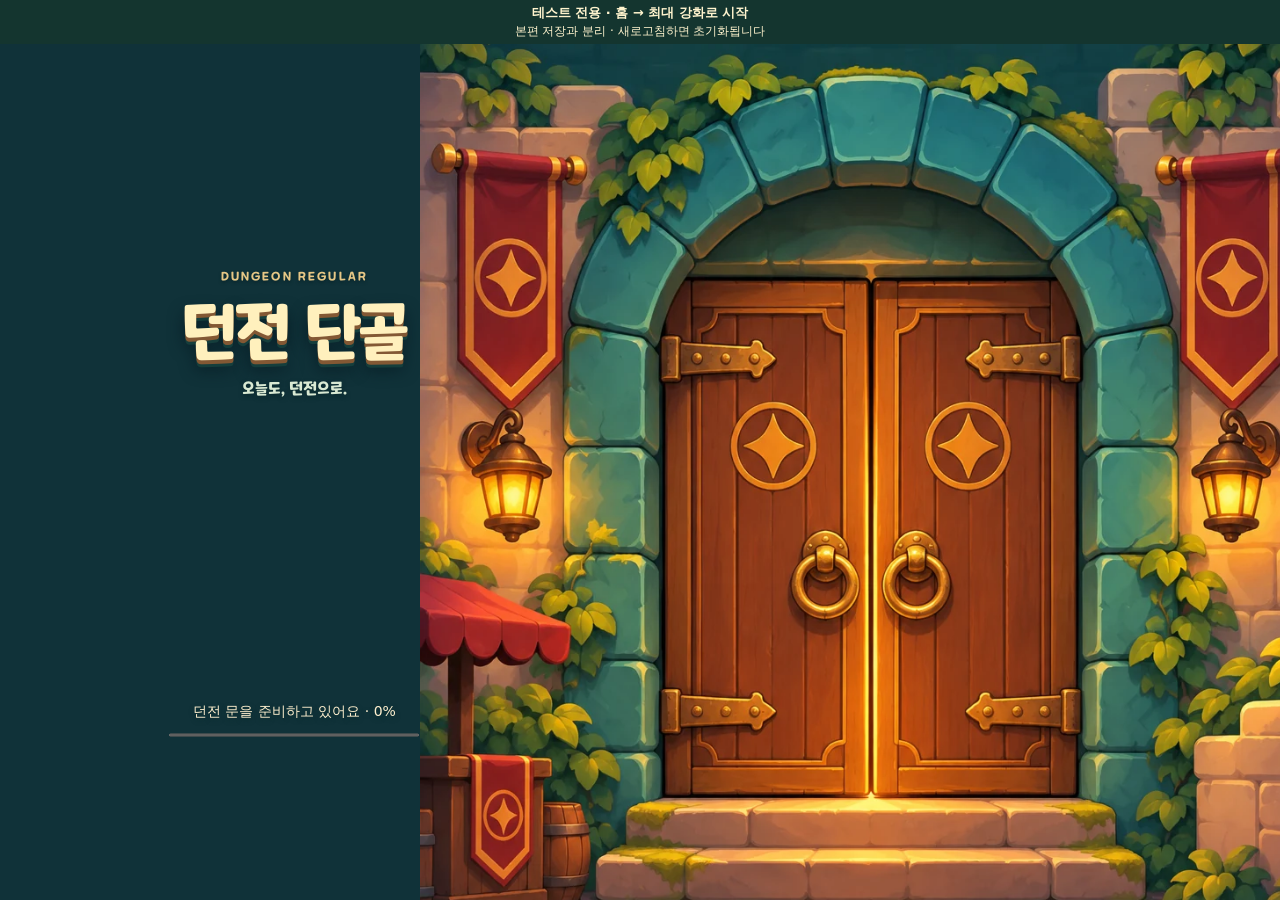
==== qa/index.html @ 6e584f48 "Publish QA V83 flatter upgrade prices, shorter unlock reveal and skin feel prototype Co-Authored-By:" ====
<!doctype html>
<html lang="ko"><head><meta charset="utf-8"><meta name="viewport" content="width=device-width,initial-scale=1,viewport-fit=cover"><title>던전 단골 · 환생 단계 테스트</title>
<link rel="icon" href="index.icon.png"><link rel="apple-touch-icon" href="index.apple-touch-icon.png">
<link rel="stylesheet" href="entrance.css?v=83-qa">
<style>html,body{margin:0;background:#101e25;color:#fff;overflow:hidden}body{position:fixed;inset:0;box-sizing:border-box;padding-top:env(safe-area-inset-top,0px);padding-bottom:env(safe-area-inset-bottom,0px);touch-action:none}canvas{display:block;outline:none}</style><style>body{padding-top:calc(env(safe-area-inset-top,0px) + 44px)}.qa-notice{position:fixed;top:env(safe-area-inset-top,0px);left:0;right:0;height:44px;box-sizing:border-box;z-index:2000;display:flex;flex-direction:column;justify-content:center;align-items:center;background:#14352f;color:#fff4ce;font:12px/18px system-ui,sans-serif;pointer-events:none}.qa-notice strong{font-size:13px}</style></head>
<body><aside class="qa-notice" aria-label="테스트 전용 안내"><strong>테스트 전용 · 홈 → 최대 강화로 시작</strong><span>본편 저장과 분리 · 새로고침하면 초기화됩니다</span></aside><canvas id="canvas" tabindex="0"></canvas><div id="entrance" role="region" aria-label="Dungeon entrance"></div><noscript>게임을 시작하려면 JavaScript를 켜 주세요.</noscript>
<script src="entrance.js?v=83-qa"></script>
<script src="audio-gate.js?v=83-qa"></script>

<script src="visible-viewport.js?v=83-qa"></script>
<script src="index.js" onerror="window.ChainDelveEntrance.fail()"></script>
<script>
const GODOT_CONFIG={"args": [], "canvasResizePolicy": 0, "ensureCrossOriginIsolationHeaders": false, "executable": "index", "mainPack": "game-v83-qa.pck", "focusCanvas": false, "persistentPaths": [], "fileSizes": {"index.wasm": 39513091, "game-v83-qa.pck": 38879604}};
(async()=>{
  try {
    if(!window.Engine || Engine.getMissingFeatures({threads:false}).length)throw new Error('Unsupported runtime');
    performance.mark('engine-start');
    const engine=new Engine(GODOT_CONFIG);
    await engine.startGame({onProgress:(current,total)=>window.ChainDelveEntrance.progress(current,total)});
    performance.mark('engine-loaded');
    window.ChainDelveAudio.ready();window.ChainDelveEntrance.loaded();
  }catch(error){console.error(error);window.ChainDelveEntrance.fail();}
})();
</script></body></html>
---- qa/entrance.css ----
@font-face{font-family:EntranceMaple;src:url('entrance-art/maplestory-bold.otf') format('opentype');font-display:swap}
#entrance{position:fixed;inset:0;z-index:10;overflow:hidden;background:#103239;color:#fff2cd;font-family:EntranceMaple,system-ui,sans-serif;isolation:isolate;touch-action:manipulation}#entrance[hidden]{display:none}
.entrance-scene{position:absolute;height:100%;aspect-ratio:2/3;left:50%;top:0;transform:translateX(-50%)}
.entrance-art{position:absolute;inset:0;background:url('entrance-art/closed.webp') center/100% 100% no-repeat}
.entrance-art:after{content:'';position:absolute;inset:0;background:url('entrance-art/open.webp') center/100% 100% no-repeat;opacity:0}
.entrance-doors{position:absolute;left:26.6%;top:37.3%;width:46.8%;height:38.5%;perspective:900px;visibility:hidden;overflow:hidden}
.entrance-door{position:absolute;top:0;bottom:0;width:50%;background-image:url('entrance-art/closed.webp');background-size:427.35% 259.74%;background-repeat:no-repeat;backface-visibility:hidden;transition:transform 2.2s cubic-bezier(.4,0,.2,1),filter 2.2s}
.entrance-door.left{left:0;background-position:34.73% 60.65%;transform-origin:left center}.entrance-door.right{right:0;background-position:65.27% 60.65%;transform-origin:right center}
.entrance-heading{position:absolute;top:calc(max(env(safe-area-inset-top,0px),var(--top,0px)) + var(--entrance-nav,0px) + 6%);left:16px;right:16px;text-align:center;pointer-events:none}
.entrance-eyebrow{font-family:EntranceMaple,system-ui,sans-serif;font-size:clamp(11px,2.8vw,15px);letter-spacing:.18em;color:#e6c786;text-shadow:0 2px 3px #09262c}
.entrance-heading h1{font-size:clamp(42px,10.5vw,76px);font-weight:normal;letter-spacing:-.035em;line-height:1.15;margin:12px 0 10px;color:#fff0bd;text-shadow:0 4px 0 #835834,0 7px 0 #153e3c,0 9px 16px #071d25}
.entrance-heading p{font-size:clamp(14px,3.3vw,19px);color:#d9e9d3;margin:0;text-shadow:0 2px 4px #08272b}
#entrance .entrance-enter{position:absolute;left:25%;top:36%;width:50%;height:42%;border:0;background:transparent;border-radius:10px;color:#fff1cf;cursor:pointer;font:inherit;box-shadow:none;text-shadow:0 2px 4px #1b261e;transition:opacity .2s}
#entrance .entrance-enter span{position:absolute;top:103%;left:50%;transform:translateX(-50%);width:max-content;max-width:185%;font-size:clamp(19px,4.8vw,27px);padding:10px 18px;background:#153e39ed;border:1px solid #cfb16d;border-radius:10px;box-shadow:0 3px 0 #0b2728,0 6px 16px #15272366;line-height:1.3}
#entrance .entrance-enter small{position:absolute;top:calc(103% + 62px);left:50%;transform:translateX(-50%);width:200%;font:12px/1.4 system-ui,sans-serif;color:#f4e3bb;text-shadow:0 1px 4px #08272b}
#entrance .entrance-enter:disabled{cursor:default}#entrance[data-state=loading] .entrance-enter,#entrance[data-state=error] .entrance-enter{visibility:hidden}.entrance-enter:focus-visible{outline:3px solid #ffe7a0;outline-offset:5px}
.entrance-footer{position:absolute;left:16px;right:16px;bottom:calc(max(env(safe-area-inset-bottom,0px),var(--bottom,0px)) + 4%);text-align:center;font:14px/1.5 system-ui,sans-serif;color:#fff0cf;text-shadow:0 2px 5px #092d2e}.entrance-footer p{margin:0 0 10px;min-height:1.4em}.entrance-footer progress{display:block;width:min(250px,70vw);height:6px;margin:auto;accent-color:#e4bb69}.entrance-footer progress[hidden]{display:none}.entrance-footer progress::-webkit-progress-bar{background:#153d3b;border-radius:4px}.entrance-footer progress::-webkit-progress-value{background:#e4bb69;border-radius:4px}#entrance .entrance-retry{background:#1b514c;border:1px solid #d6b477;color:#fff0cc;padding:12px 24px;border-radius:12px;font:inherit}
#entrance[data-state=ready] .entrance-footer{pointer-events:none}#entrance[data-state=opening] .entrance-art:after{opacity:1}#entrance[data-state=opening] .entrance-doors{visibility:visible}#entrance[data-state=opening] .entrance-door.left{transform:rotateY(-100deg);filter:brightness(.65)}#entrance[data-state=opening] .entrance-door.right{transform:rotateY(100deg);filter:brightness(.65)}#entrance[data-state=opening] .entrance-enter{opacity:0}
#entrance.reduce-motion *,#entrance.reduce-motion{transition:none!important;animation:none!important}@media(prefers-reduced-motion:reduce){#entrance *,#entrance{transition:none!important;animation:none!important}}
@media(min-aspect-ratio:1/1){.entrance-scene{height:150%;top:-25%;left:68%}.entrance-heading{left:4%;right:auto;width:38%;top:30%}.entrance-heading h1{font-size:clamp(34px,5vw,64px)}.entrance-heading p{font-size:16px}.entrance-footer{left:5%;right:auto;width:36%;bottom:18%}#entrance .entrance-enter small{display:none}#entrance .entrance-enter span{font-size:20px;top:90%;padding:8px 14px}.entrance-eyebrow{font-size:12px}}
@media(max-height:650px) and (max-aspect-ratio:1/1){.entrance-heading{top:calc(var(--entrance-nav,0px) + 4%)}.entrance-heading h1{font-size:42px;margin:8px 0}.entrance-enter small{display:none!important}#entrance .entrance-enter span{padding:8px 12px;font-size:19px}}
/* Ready affordance stays still: no idle animation or continuous repaint. */
.entrance-scene:after{content:'';position:absolute;left:26.6%;top:37.3%;width:46.8%;height:38.5%;box-sizing:border-box;border:2px solid #ffe8a2;border-radius:3px;box-shadow:0 0 12px 3px #ffcd65bb,inset 0 0 16px #ffcf6b77;opacity:0;pointer-events:none;transition:opacity .25s}
#entrance[data-state=ready] .entrance-scene:after{opacity:1}
/* The source is BEHIND the leaves: their actual opening exposes more light.
   Soft spill/rays share the door centre, including the landscape composition.
   All outer light fades to transparent; no opaque rectangle scales on screen. */
.entrance-source{position:absolute;inset:0;background:radial-gradient(ellipse at 50% 62%,#fffef3 0%,#fff8da 30%,#ffe7a8c9 65%,#ffdf8e45 100%);opacity:0}
.entrance-spill,.entrance-rays,.entrance-bloom{position:absolute;pointer-events:none;opacity:0}
.entrance-spill{left:10%;top:31%;width:80%;height:56%;background:radial-gradient(ellipse,#fffdeb9c 0%,#ffecab61 28%,#ffd77420 53%,#ffd77400 72%);transform:scaleX(.02);transform-origin:50% 50%}
.entrance-rays{left:-60%;top:36%;width:220%;height:105%;transform-origin:50% 20%;transform:scaleX(.025);background:conic-gradient(from 110deg at 50% 20%,transparent 0deg,#fff7dc00 12deg,#fff5cc66 18deg,#fff5cc00 27deg,#fff9df85 42deg,#fff8dc18 57deg,#fff9df70 69deg,#fff5cc00 80deg,#fff5cc66 108deg,#fff5cc00 125deg,transparent 140deg);-webkit-mask-image:radial-gradient(ellipse at 50% 20%,#000 0%,#000c 30%,transparent 67%);mask-image:radial-gradient(ellipse at 50% 20%,#000 0%,#000c 30%,transparent 67%);filter:blur(3px)}
.entrance-bloom{position:absolute;inset:0;width:100%;height:100%;z-index:3;pointer-events:none;opacity:1;overflow:hidden}.entrance-bloom ellipse{opacity:0}
#entrance[data-state=opening] .entrance-source{animation:entrance-source 2.8s ease-in-out both}
#entrance[data-state=opening] .entrance-door.left{animation:entrance-leaf-left 2.8s ease-in-out both}
#entrance[data-state=opening] .entrance-door.right{animation:entrance-leaf-right 2.8s ease-in-out both}
#entrance[data-state=opening] .entrance-spill{animation:entrance-spill 2.8s cubic-bezier(.4,0,.2,1) both}
#entrance[data-state=opening] .entrance-rays{animation:entrance-rays 2.8s cubic-bezier(.4,0,.2,1) both}
#entrance[data-state=opening] .entrance-bloom ellipse{animation:entrance-light 2.8s cubic-bezier(.4,0,.2,1) both}
#entrance[data-state=opening]{animation:entrance-arrive 2.8s ease-in-out both}
#entrance[data-state=opening] .entrance-heading{transition:opacity .55s;opacity:0}
#entrance[data-state=opening] .entrance-footer{visibility:hidden}
@keyframes entrance-source{0%{opacity:.5}25%{opacity:.85}55%,100%{opacity:1}}
@keyframes entrance-leaf-left{0%,6%{transform:rotateY(0);filter:brightness(1)}22%{transform:rotateY(-12deg);filter:brightness(1.08)}48%{transform:rotateY(-48deg);filter:brightness(1.2)}78%,100%{transform:rotateY(-90deg);filter:brightness(1.5)}}
@keyframes entrance-leaf-right{0%,6%{transform:rotateY(0);filter:brightness(1)}22%{transform:rotateY(12deg);filter:brightness(1.08)}48%{transform:rotateY(48deg);filter:brightness(1.2)}78%,100%{transform:rotateY(90deg);filter:brightness(1.5)}}
@keyframes entrance-spill{0%{opacity:0;transform:scaleX(.02)}18%{opacity:.25;transform:scaleX(.15)}48%{opacity:.8;transform:scaleX(.75)}75%,100%{opacity:1;transform:scaleX(1.5)}}
@keyframes entrance-rays{0%{opacity:0;transform:scaleX(.025)}18%{opacity:.2;transform:scaleX(.15)}48%{opacity:.7;transform:scaleX(.65)}72%,100%{opacity:1;transform:scaleX(1.3)}}
@keyframes entrance-light{0%{opacity:0;rx:3px;ry:190px}18%{opacity:.2;rx:20px;ry:210px}42%{opacity:.45;rx:110px;ry:260px}58%{opacity:.8;rx:260px;ry:360px}78%,100%{opacity:1;rx:2400px;ry:2400px}}
@keyframes entrance-arrive{0%,83%{opacity:1}100%{opacity:0}}

@media(min-aspect-ratio:1/1){.entrance-bloom ellipse{cx:680px;cy:597.5px}}
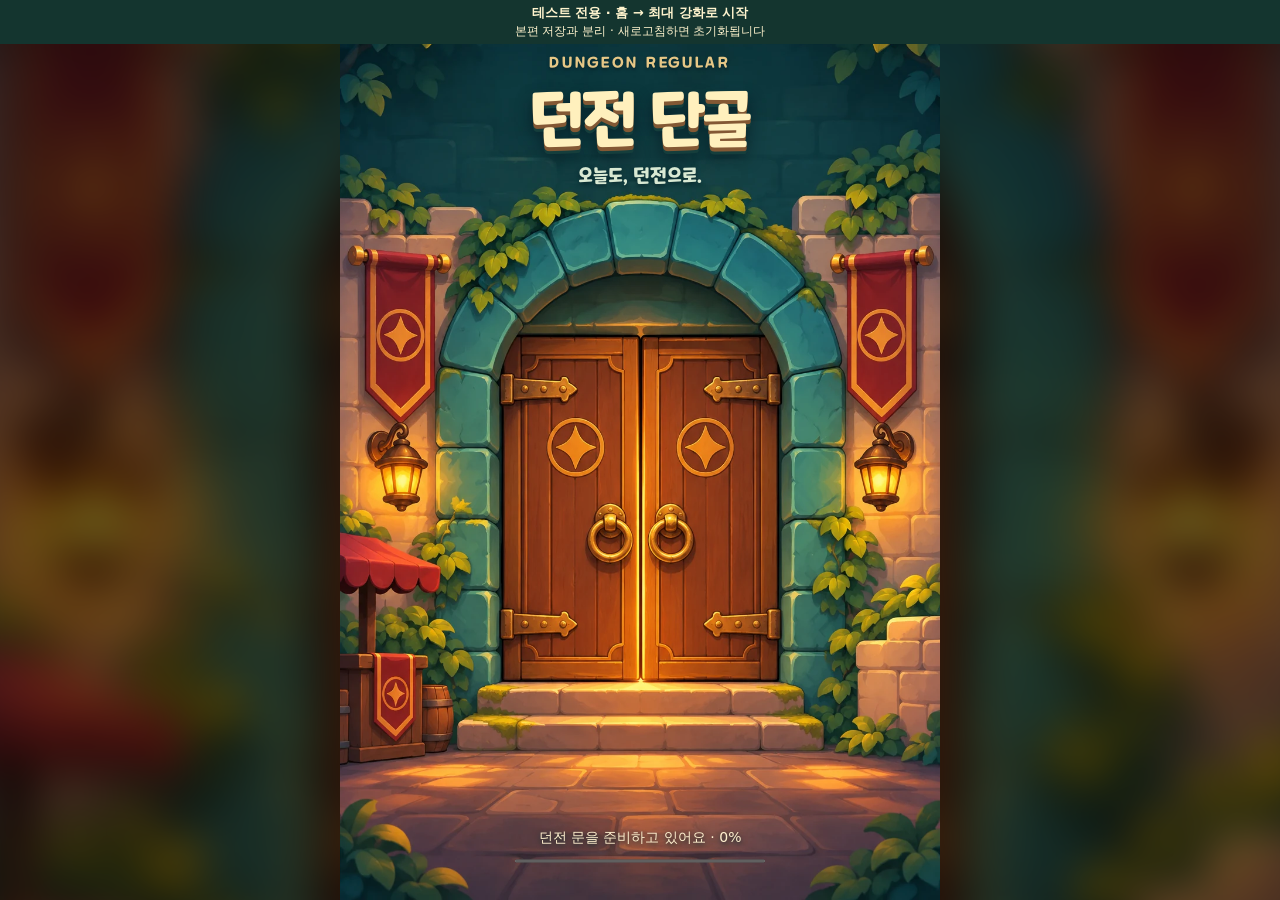
==== commit bf17a94a: "Publish QA V84 entrance layout, audio fixes, themed home and skin feel with own tile sounds Co-Autho" ====
--- a/qa/index.html
+++ b/qa/index.html
@@ -1,16 +1,16 @@
 <!doctype html>
 <html lang="ko"><head><meta charset="utf-8"><meta name="viewport" content="width=device-width,initial-scale=1,viewport-fit=cover"><title>던전 단골 · 환생 단계 테스트</title>
 <link rel="icon" href="index.icon.png"><link rel="apple-touch-icon" href="index.apple-touch-icon.png">
-<link rel="stylesheet" href="entrance.css?v=83-qa">
+<link rel="stylesheet" href="entrance.css?v=84-qa">
 <style>html,body{margin:0;background:#101e25;color:#fff;overflow:hidden}body{position:fixed;inset:0;box-sizing:border-box;padding-top:env(safe-area-inset-top,0px);padding-bottom:env(safe-area-inset-bottom,0px);touch-action:none}canvas{display:block;outline:none}</style><style>body{padding-top:calc(env(safe-area-inset-top,0px) + 44px)}.qa-notice{position:fixed;top:env(safe-area-inset-top,0px);left:0;right:0;height:44px;box-sizing:border-box;z-index:2000;display:flex;flex-direction:column;justify-content:center;align-items:center;background:#14352f;color:#fff4ce;font:12px/18px system-ui,sans-serif;pointer-events:none}.qa-notice strong{font-size:13px}</style></head>
 <body><aside class="qa-notice" aria-label="테스트 전용 안내"><strong>테스트 전용 · 홈 → 최대 강화로 시작</strong><span>본편 저장과 분리 · 새로고침하면 초기화됩니다</span></aside><canvas id="canvas" tabindex="0"></canvas><div id="entrance" role="region" aria-label="Dungeon entrance"></div><noscript>게임을 시작하려면 JavaScript를 켜 주세요.</noscript>
-<script src="entrance.js?v=83-qa"></script>
-<script src="audio-gate.js?v=83-qa"></script>
+<script src="entrance.js?v=84-qa"></script>
+<script src="audio-gate.js?v=84-qa"></script>
 
-<script src="visible-viewport.js?v=83-qa"></script>
+<script src="visible-viewport.js?v=84-qa"></script>
 <script src="index.js" onerror="window.ChainDelveEntrance.fail()"></script>
 <script>
-const GODOT_CONFIG={"args": [], "canvasResizePolicy": 0, "ensureCrossOriginIsolationHeaders": false, "executable": "index", "mainPack": "game-v83-qa.pck", "focusCanvas": false, "persistentPaths": [], "fileSizes": {"index.wasm": 39513091, "game-v83-qa.pck": 38879604}};
+const GODOT_CONFIG={"args": [], "canvasResizePolicy": 0, "ensureCrossOriginIsolationHeaders": false, "executable": "index", "mainPack": "game-v84-qa.pck", "focusCanvas": false, "persistentPaths": [], "fileSizes": {"index.wasm": 39513091, "game-v84-qa.pck": 39176612}};
 (async()=>{
   try {
     if(!window.Engine || Engine.getMissingFeatures({threads:false}).length)throw new Error('Unsupported runtime');
--- a/qa/entrance.css
+++ b/qa/entrance.css
@@ -17,7 +17,9 @@
 .entrance-footer{position:absolute;left:16px;right:16px;bottom:calc(max(env(safe-area-inset-bottom,0px),var(--bottom,0px)) + 4%);text-align:center;font:14px/1.5 system-ui,sans-serif;color:#fff0cf;text-shadow:0 2px 5px #092d2e}.entrance-footer p{margin:0 0 10px;min-height:1.4em}.entrance-footer progress{display:block;width:min(250px,70vw);height:6px;margin:auto;accent-color:#e4bb69}.entrance-footer progress[hidden]{display:none}.entrance-footer progress::-webkit-progress-bar{background:#153d3b;border-radius:4px}.entrance-footer progress::-webkit-progress-value{background:#e4bb69;border-radius:4px}#entrance .entrance-retry{background:#1b514c;border:1px solid #d6b477;color:#fff0cc;padding:12px 24px;border-radius:12px;font:inherit}
 #entrance[data-state=ready] .entrance-footer{pointer-events:none}#entrance[data-state=opening] .entrance-art:after{opacity:1}#entrance[data-state=opening] .entrance-doors{visibility:visible}#entrance[data-state=opening] .entrance-door.left{transform:rotateY(-100deg);filter:brightness(.65)}#entrance[data-state=opening] .entrance-door.right{transform:rotateY(100deg);filter:brightness(.65)}#entrance[data-state=opening] .entrance-enter{opacity:0}
 #entrance.reduce-motion *,#entrance.reduce-motion{transition:none!important;animation:none!important}@media(prefers-reduced-motion:reduce){#entrance *,#entrance{transition:none!important;animation:none!important}}
-@media(min-aspect-ratio:1/1){.entrance-scene{height:150%;top:-25%;left:68%}.entrance-heading{left:4%;right:auto;width:38%;top:30%}.entrance-heading h1{font-size:clamp(34px,5vw,64px)}.entrance-heading p{font-size:16px}.entrance-footer{left:5%;right:auto;width:36%;bottom:18%}#entrance .entrance-enter small{display:none}#entrance .entrance-enter span{font-size:20px;top:90%;padding:8px 14px}.entrance-eyebrow{font-size:12px}}
+/* Wide windows keep the phone composition: title, door and button share one centred column.
+   The sides show a still, blurred copy of the same art instead of an empty panel. */
+@media(min-aspect-ratio:1/1){#entrance:before{content:'';position:absolute;inset:-48px;z-index:-1;background:url('entrance-art/closed.webp') center/cover no-repeat;filter:blur(22px) brightness(.42)}.entrance-heading,.entrance-footer{left:50%;right:auto;width:calc(66.667vh - 32px);transform:translateX(-50%)}.entrance-heading{top:calc(max(env(safe-area-inset-top,0px),var(--top,0px)) + var(--entrance-nav,0px) + max(6%,54px))}.entrance-eyebrow{font-size:clamp(11px,1.9vh,15px)}.entrance-heading h1{font-size:clamp(34px,7vh,76px)}.entrance-heading p{font-size:clamp(14px,2.2vh,19px)}#entrance .entrance-enter span{font-size:clamp(19px,3.2vh,27px)}.entrance-footer progress{width:min(250px,46vh)}}
 @media(max-height:650px) and (max-aspect-ratio:1/1){.entrance-heading{top:calc(var(--entrance-nav,0px) + 4%)}.entrance-heading h1{font-size:42px;margin:8px 0}.entrance-enter small{display:none!important}#entrance .entrance-enter span{padding:8px 12px;font-size:19px}}
 /* Ready affordance stays still: no idle animation or continuous repaint. */
 .entrance-scene:after{content:'';position:absolute;left:26.6%;top:37.3%;width:46.8%;height:38.5%;box-sizing:border-box;border:2px solid #ffe8a2;border-radius:3px;box-shadow:0 0 12px 3px #ffcd65bb,inset 0 0 16px #ffcf6b77;opacity:0;pointer-events:none;transition:opacity .25s}
@@ -46,5 +48,3 @@
 @keyframes entrance-rays{0%{opacity:0;transform:scaleX(.025)}18%{opacity:.2;transform:scaleX(.15)}48%{opacity:.7;transform:scaleX(.65)}72%,100%{opacity:1;transform:scaleX(1.3)}}
 @keyframes entrance-light{0%{opacity:0;rx:3px;ry:190px}18%{opacity:.2;rx:20px;ry:210px}42%{opacity:.45;rx:110px;ry:260px}58%{opacity:.8;rx:260px;ry:360px}78%,100%{opacity:1;rx:2400px;ry:2400px}}
 @keyframes entrance-arrive{0%,83%{opacity:1}100%{opacity:0}}
-
-@media(min-aspect-ratio:1/1){.entrance-bloom ellipse{cx:680px;cy:597.5px}}
